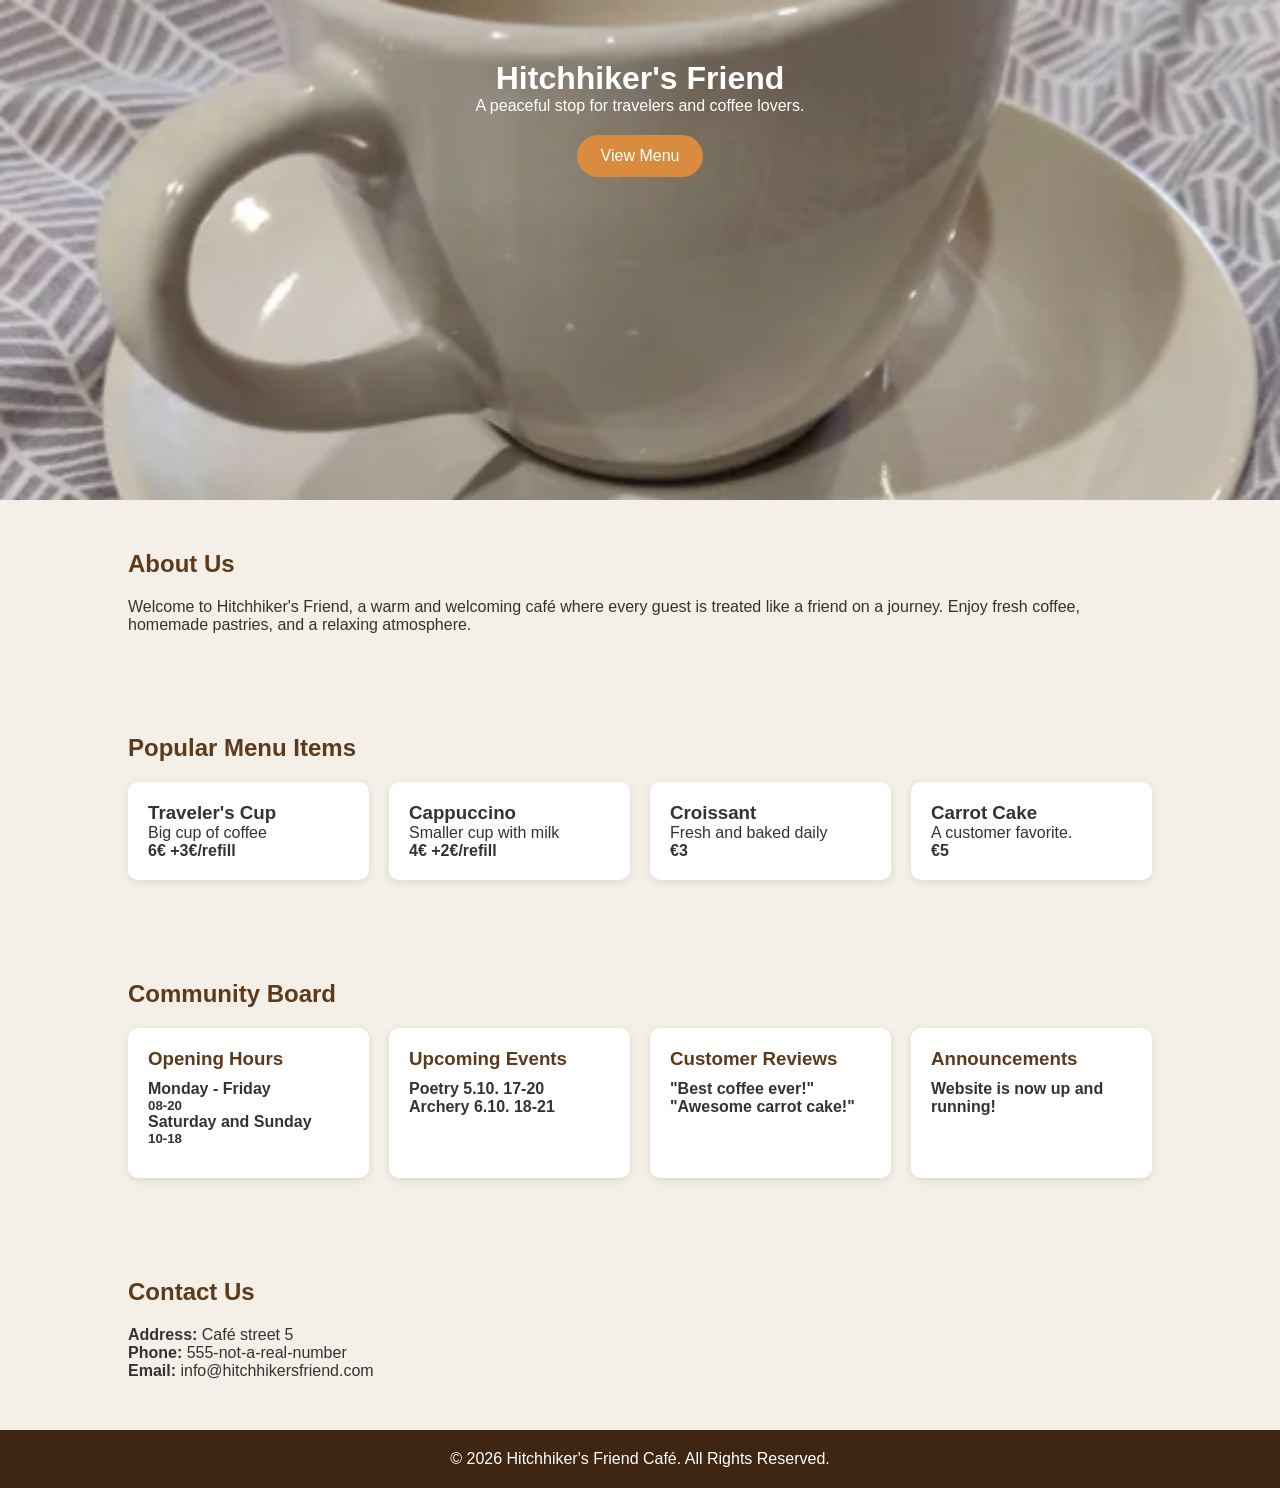
==== a2/index.html @ 1ee6d869 "added a2" ====
<!--

    Original author: Simo Sundell
    Last modified: 2026-10-03

    https://sundsim.github.io/web-kehitys-perusteet/a2/
-->

<!DOCTYPE html>
<html lang="en">
<head>
<meta charset="UTF-8">
<meta name="viewport" content="width=device-width, initial-scale=1.0">
<link rel="stylesheet" href="style.css">
<title>Hitchhiker's Friend Café</title>

</head>
<body>

<header id="headerbackground">
    <h1> Hitchhiker's Friend</h1>
    <p>A peaceful stop for travelers and coffee lovers.</p>
    <div href="#menu" class="hero-button">View Menu</div>
</header>


<section id="about">
    <h2>About Us</h2>
    <p>
        Welcome to Hitchhiker's Friend, a warm and welcoming café where
        every guest is treated like a friend on a journey. Enjoy fresh
        coffee, homemade pastries, and a relaxing atmosphere.
    </p>
</section>

<section id="menu">
    <h2>Popular Menu Items</h2>

    <div class="menu-container">
        <div class="menu-item">
            <h3>Traveler's Cup</h3>
            <p>Big cup of coffee</p>
            <strong>6€ +3€/refill</strong>
        </div>

        <div class="menu-item">
            <h3>Cappuccino</h3>
            <p>Smaller cup with milk</p>
            <strong>4€  +2€/refill</strong>
        </div>

        <div class="menu-item">
            <h3>Croissant</h3>
            <p>Fresh and baked daily</p>
            <strong>€3</strong>
        </div>

        <div class="menu-item">
            <h3>Carrot Cake</h3>
            <p>A customer favorite.</p>
            <strong>€5</strong>
        </div>
    </div>
</section>

<section id="updates">
    <h2>Community Board</h2>

    <div class="menu-container">

        <div class="textbox">
            <h3>Opening Hours</h3>
            <h4>Monday - Friday</h4>
            <h5>08-20</h5>
            <h4>Saturday and Sunday</h4>
            <h5>10-18</h5>
            
        </div>

        <div class="textbox">
            <h3>Upcoming Events</h3>
            <h4>Poetry 5.10. 17-20</h4>
            <h4>Archery 6.10. 18-21</h4>
        </div>

        <div class="textbox">
            <h3>Customer Reviews</h3>
            <h4>"Best coffee ever!"</h4>
            <h4>"Awesome carrot cake!"</h4>
        </div>

        <div class="textbox">
            <h3>Announcements</h3>
            <h4>Website is now up and running!</h4>
        </div>

    </div>
</section>

<section id="contact">
    <h2>Contact Us</h2>

    <p><strong>Address:</strong> Café street 5</p>
    <p><strong>Phone:</strong> 555-not-a-real-number</p>
    <p><strong>Email:</strong> info@hitchhikersfriend.com</p>
</section>

<footer>
    <p>&copy; 2026 Hitchhiker's Friend Café. All Rights Reserved.</p>
</footer>

</body>
</html>
---- a2/style.css ----
* 
/* 

    Original author: Simo Sundell
    Last modified: 2026-10-03

    https://sundsim.github.io/web-kehitys-perusteet/a2/
*/
{
        margin: 0;
        padding: 0;
        box-sizing: border-box;
        font-family: Arial, sans-serif;
    }

    body {
        background-color: #f4efe7;
        color: #333;
    }

    header {
        background-color: #5d3a1a;
        color: white;
        text-align: center;
        padding: 60px 20px;
    }
    #headerbackground{
      background-image: url(images/image.png);
      background-size: cover;
      background-position: center;
      background-repeat: no-repeat;
      height:500px;  
    }
    nav {
        background-color: #3e2612;
        padding: 15px;
        text-align: center;
    }

    nav a {
        color: white;
        text-decoration: none;
        margin: 0 15px;
        font-weight: bold;
    }

    nav a:hover {
        color: #ffd699;
    }

    section {
        padding: 50px 10%;
    }

    h2 {
        color: #5d3a1a;
        margin-bottom: 20px;
    }

    .menu-container {
        display: grid;
        grid-template-columns: repeat(auto-fit, minmax(220px, 1fr));
        gap: 20px;
    }

    .menu-item,
    .textbox {
        background: white;
        padding: 20px;
        border-radius: 10px;
        box-shadow: 0 2px 8px rgba(0,0,0,0.1);
    }

    .textbox {
        min-height: 150px;
    }

    .textbox h3 {
        margin-bottom: 10px;
        color: #5d3a1a;
    }

    footer {
        background-color: #3e2612;
        color: white;
        text-align: center;
        padding: 20px;
    }

    .hero-button {
        display: inline-block;
        background: #d98c3f;
        color: white;
        padding: 12px 24px;
        text-decoration: none;
        border-radius: 25px;
        margin-top: 20px;
    }

    .hero-button:hover {
        background: #b36b2c;
    }
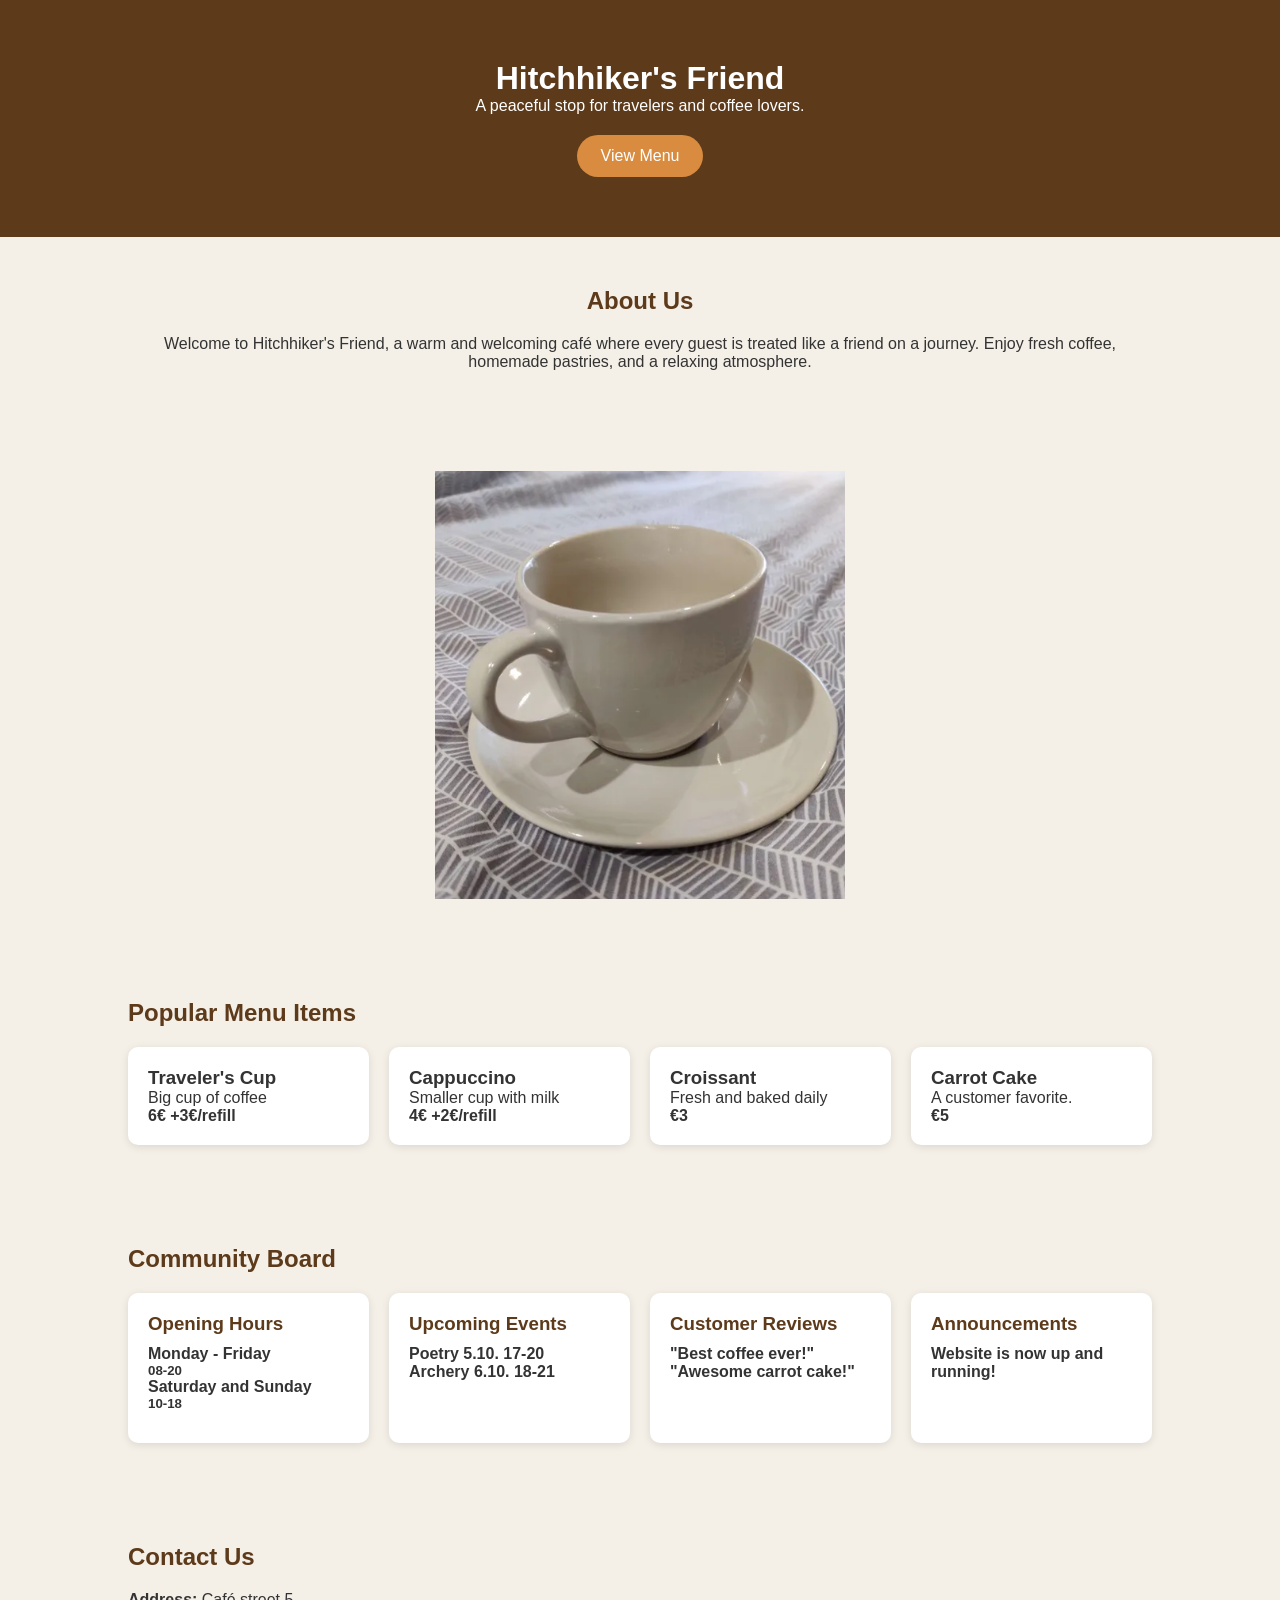
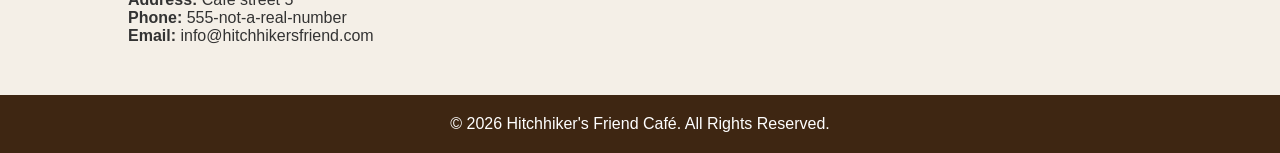
==== commit 4488902d: "fixed image added alt text" ====
--- a/a2/index.html
+++ b/a2/index.html
@@ -17,20 +17,24 @@
 </head>
 <body>
 
-<header id="headerbackground">
+<header>
     <h1> Hitchhiker's Friend</h1>
     <p>A peaceful stop for travelers and coffee lovers.</p>
-    <div href="#menu" class="hero-button">View Menu</div>
+    <div class="menu-button">View Menu</div>
 </header>
 
 
-<section id="about">
+<section id="about" style="text-align: center;">
     <h2>About Us</h2>
     <p>
         Welcome to Hitchhiker's Friend, a warm and welcoming café where
         every guest is treated like a friend on a journey. Enjoy fresh
         coffee, homemade pastries, and a relaxing atmosphere.
-    </p>
+    </p> 
+</section>
+<section id="image">
+    <img src=images/image.png src=images/image.png alt="A Coffee cup on a plate" style="display: block; margin-left: auto; margin-right: auto;"> 
+
 </section>
 
 <section id="menu">
--- a/a2/style.css
+++ b/a2/style.css
@@ -24,13 +24,6 @@
         color: white;
         text-align: center;
         padding: 60px 20px;
-    }
-    #headerbackground{
-      background-image: url(images/image.png);
-      background-size: cover;
-      background-position: center;
-      background-repeat: no-repeat;
-      height:500px;  
     }
     nav {
         background-color: #3e2612;
@@ -72,6 +65,12 @@
         box-shadow: 0 2px 8px rgba(0,0,0,0.1);
     }
 
+    img {
+    width: 40%;
+    height: 40%;
+    display: block;
+    }
+
     .textbox {
         min-height: 150px;
     }
@@ -88,7 +87,7 @@
         padding: 20px;
     }
 
-    .hero-button {
+    .menu-button {
         display: inline-block;
         background: #d98c3f;
         color: white;
@@ -96,8 +95,4 @@
         text-decoration: none;
         border-radius: 25px;
         margin-top: 20px;
-    }
-
-    .hero-button:hover {
-        background: #b36b2c;
     }
